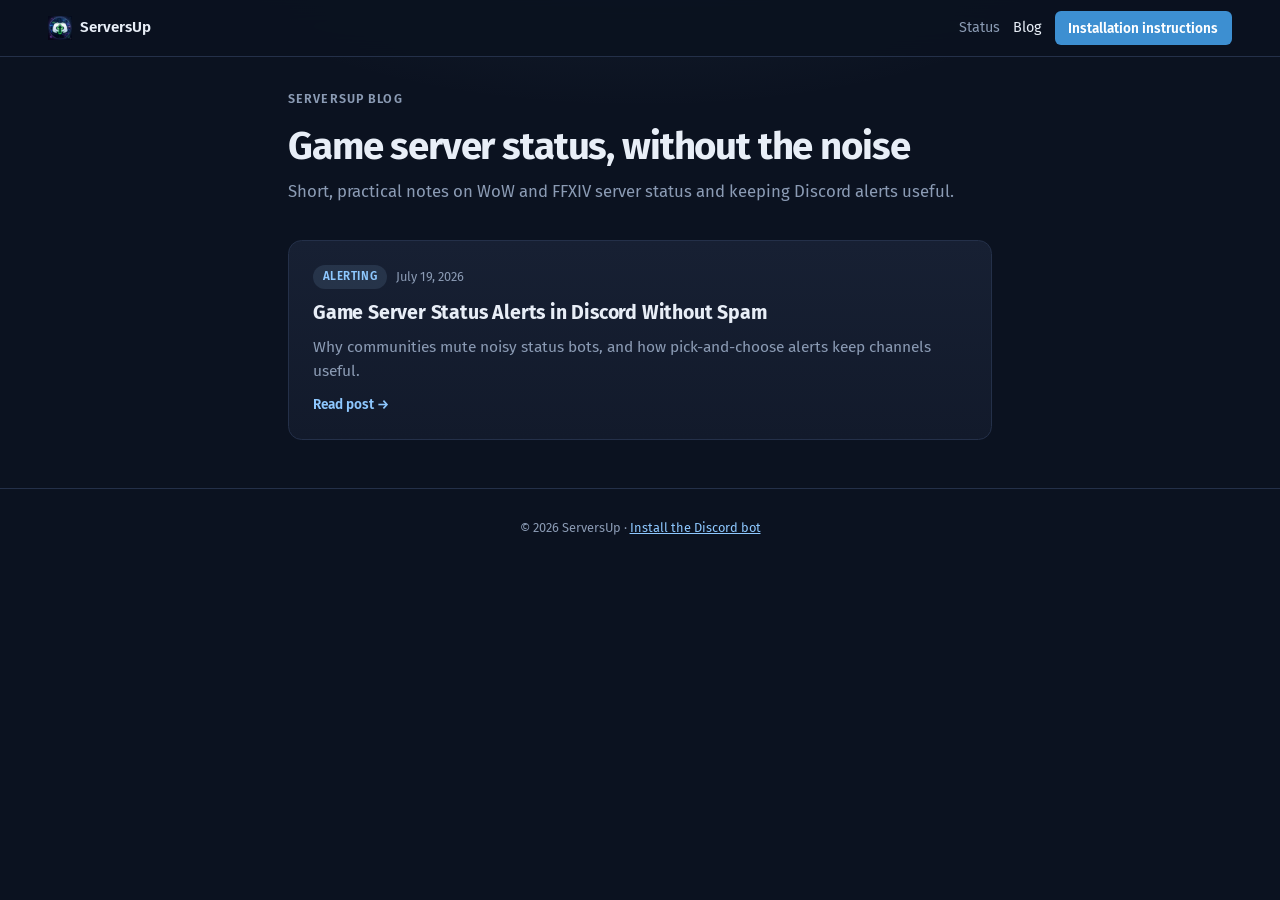
==== blog/index.html @ 7e2fb27a "Polish Blog Layout And First-Post SEO Copy. Center the blog list, redesign reading layout, and rewri" ====
<!doctype html>
<html lang="en" class="page-blog">
  <head>
    <meta charset="utf-8" />
    <meta name="viewport" content="width=device-width, initial-scale=1" />
    <script async src="https://www.googletagmanager.com/gtag/js?id=G-ZQGB78C9LT"></script>
    <script>
      window.dataLayer = window.dataLayer || [];
      function gtag(){dataLayer.push(arguments);}
      gtag("js", new Date());
      gtag("config", "G-ZQGB78C9LT");
    </script>
    <meta
      name="description"
      content="ServersUp blog: game server status tips, Discord alert hygiene, and notes for WoW and FFXIV communities."
    />
    <link rel="canonical" href="https://serversup.armasn.dev/blog/" />
    <title>Blog | ServersUp</title>
    <meta property="og:type" content="website" />
    <meta property="og:title" content="Blog | ServersUp" />
    <meta
      property="og:description"
      content="ServersUp blog: game server status tips, Discord alert hygiene, and notes for WoW and FFXIV communities."
    />
    <meta property="og:url" content="https://serversup.armasn.dev/blog/" />
    <meta property="og:image" content="https://serversup.armasn.dev/assets/serversup-logo.png" />
    <meta name="twitter:card" content="summary" />
    <meta name="twitter:title" content="Blog | ServersUp" />
    <meta
      name="twitter:description"
      content="ServersUp blog: game server status tips, Discord alert hygiene, and notes for WoW and FFXIV communities."
    />
    <meta name="twitter:image" content="https://serversup.armasn.dev/assets/serversup-logo.png" />
    <link rel="icon" href="/assets/serversup-logo.png" type="image/png" />
    <link rel="stylesheet" href="/styles.css" />
  </head>
  <body>
    <a class="skip-link" href="#blog">Skip to posts</a>

    <header class="site-header">
      <nav class="nav" aria-label="Primary">
        <a class="brand" href="/">
          <img src="/assets/serversup-logo.png" alt="" width="24" height="24" decoding="async" />
          <span>ServersUp</span>
        </a>
        <div class="nav-links">
          <a class="nav-link" href="/">Status</a>
          <a class="nav-link is-current" href="/blog/" aria-current="page">Blog</a>
          <a class="btn-cta btn-cta--sm" href="/install/">Installation instructions</a>
        </div>
      </nav>
    </header>

    <main class="doc" id="blog">
      <header class="blog-index-header">
        <p class="eyebrow">ServersUp blog</p>
        <h1>Game server status, without the noise</h1>
        <p class="lead">
          Short, practical notes on WoW and FFXIV server status and keeping Discord alerts useful.
        </p>
      </header>

      <ul class="blog-list">
        <li>
          <a class="blog-list__link" href="/blog/game-server-status-alerts-discord-without-spam/">
            <span class="blog-list__meta">
              <span class="blog-tag">Alerting</span>
              <time datetime="2026-07-19">July 19, 2026</time>
            </span>
            <span class="blog-list__title">Game Server Status Alerts in Discord Without Spam</span>
            <span class="blog-list__excerpt">
              Why communities mute noisy status bots, and how pick-and-choose alerts keep channels useful.
            </span>
            <span class="blog-list__more">Read post →</span>
          </a>
        </li>
      </ul>
    </main>

    <footer class="site-footer">
      <p>© <span id="year"></span> ServersUp · <a href="/install/">Install the Discord bot</a></p>
    </footer>
    <script>document.getElementById("year").textContent = new Date().getFullYear();</script>
  </body>
</html>
---- styles.css ----
@import url("https://fonts.googleapis.com/css2?family=Fira+Code:wght@400;500;600&family=Fira+Sans:wght@400;500;600;700&display=swap");

:root {
  --bg: #0b1220;
  --bg-elevated: #121a2b;
  --bg-soft: #172033;
  --text: #e8eef7;
  --muted: #8b9bb4;
  --border: #243049;
  --border-strong: #334564;
  --link: #8ec8ff;
  --link-hover: #c2e0ff;
  --accent: #7aa2c4;
  --accent-dim: rgba(122, 162, 196, 0.16);
  --up: #3dd68c;
  --up-dim: rgba(61, 214, 140, 0.12);
  --down: #ff6b6b;
  --down-dim: rgba(255, 107, 107, 0.14);
  --unknown: #e6b84d;
  --unknown-dim: rgba(230, 184, 77, 0.14);
  --discord: #5865f2;
  --discord-hover: #4752c4;
  --cta: #3d8fd1;
  --cta-hover: #2f7bb8;
  --max: 58rem;
  --max-status: 72rem;
  --reading: 44rem;
  --text-reading: #cbd6e8;
  --demo-bleed: 1.5rem;
  --radius: 0.5rem;
  --font-sans: "Fira Sans", ui-sans-serif, system-ui, sans-serif;
  --font-mono: "Fira Code", ui-monospace, SFMono-Regular, Menlo, monospace;
  --ease: 160ms ease;
  --scrollbar-size: 8px;
  --scrollbar-track: transparent;
  --scrollbar-thumb: #334564;
  --scrollbar-thumb-hover: #4a6288;
}

*,
*::before,
*::after {
  box-sizing: border-box;
}

html {
  scroll-behavior: smooth;
  scrollbar-width: thin;
  scrollbar-color: var(--scrollbar-thumb) var(--scrollbar-track);
}

html::-webkit-scrollbar,
body::-webkit-scrollbar,
*::-webkit-scrollbar {
  width: var(--scrollbar-size);
  height: var(--scrollbar-size);
}

html::-webkit-scrollbar-track,
body::-webkit-scrollbar-track,
*::-webkit-scrollbar-track {
  background: var(--scrollbar-track);
}

html::-webkit-scrollbar-thumb,
body::-webkit-scrollbar-thumb,
*::-webkit-scrollbar-thumb {
  background: var(--scrollbar-thumb);
  border-radius: 999px;
  border: 2px solid transparent;
  background-clip: padding-box;
}

html::-webkit-scrollbar-thumb:hover,
body::-webkit-scrollbar-thumb:hover,
*::-webkit-scrollbar-thumb:hover {
  background: var(--scrollbar-thumb-hover);
  background-clip: padding-box;
}

body {
  margin: 0;
  min-height: 100vh;
  font: 1rem/1.55 var(--font-sans);
  color: var(--text);
  background:
    radial-gradient(ellipse 70% 40% at 50% -10%, rgba(122, 162, 196, 0.1), transparent 55%),
    var(--bg);
}

img {
  max-width: 100%;
  height: auto;
}

a {
  color: var(--link);
  transition: color var(--ease);
}

a:hover {
  color: var(--link-hover);
}

code {
  font-family: var(--font-mono);
  font-size: 0.88em;
  padding: 0.1em 0.35em;
  border-radius: 0.25rem;
  background: var(--bg-elevated);
  border: 1px solid var(--border);
}

.sr-only {
  position: absolute;
  width: 1px;
  height: 1px;
  padding: 0;
  margin: -1px;
  overflow: hidden;
  clip: rect(0, 0, 0, 0);
  white-space: nowrap;
  border: 0;
}

.skip-link {
  position: absolute;
  left: -9999px;
}

.skip-link:focus {
  left: 1rem;
  top: 1rem;
  padding: 0.5rem 0.75rem;
  background: var(--bg-elevated);
  border: 1px solid var(--border-strong);
  border-radius: var(--radius);
  z-index: 30;
  color: var(--text);
}

/* -- Header -- */

.site-header {
  position: sticky;
  top: 0;
  z-index: 20;
  border-bottom: 1px solid var(--border);
  padding: 0.7rem 1.25rem;
  background: rgba(11, 18, 32, 0.9);
  backdrop-filter: blur(12px);
}

.nav {
  display: flex;
  flex-wrap: wrap;
  align-items: center;
  justify-content: space-between;
  gap: 0.75rem;
  max-width: calc(var(--max-status) + 2rem);
  margin-inline: auto;
}

.brand {
  display: flex;
  align-items: center;
  gap: 0.5rem;
  font-weight: 600;
  font-size: 0.95rem;
  color: var(--text);
  text-decoration: none;
  cursor: pointer;
}

.brand:hover {
  color: var(--text);
  text-decoration: none;
}

.nav-toggle {
  display: none;
  padding: 0.5rem 0.85rem;
  border: 1px solid var(--border);
  background: var(--bg-elevated);
  color: var(--text);
  font-family: var(--font-sans);
  font-size: 0.9rem;
  border-radius: var(--radius);
  cursor: pointer;
}

.nav-links {
  display: flex;
  flex-wrap: wrap;
  align-items: center;
  gap: 0.85rem;
  font-size: 0.9rem;
}

.nav-link {
  color: var(--muted);
  text-decoration: none;
  cursor: pointer;
}

.nav-link:hover {
  color: var(--text);
  text-decoration: none;
}

.nav-link.is-current {
  color: var(--text);
}

.btn-discord {
  display: inline-flex;
  align-items: center;
  justify-content: center;
  padding: 0.55rem 1.1rem;
  border: none;
  border-radius: 6px;
  background: var(--discord);
  color: #fff;
  font-family: var(--font-sans);
  font-size: 0.9rem;
  font-weight: 600;
  text-decoration: none;
  cursor: pointer;
  transition: background var(--ease);
}

.btn-discord:hover {
  background: var(--discord-hover);
  color: #fff;
  text-decoration: none;
}

.btn-discord--sm {
  padding: 0.4rem 0.8rem;
  font-size: 0.85rem;
}

.btn-cta {
  display: inline-flex;
  align-items: center;
  justify-content: center;
  padding: 0.55rem 1.1rem;
  border: none;
  border-radius: 6px;
  background: var(--cta);
  color: #fff;
  font-family: var(--font-sans);
  font-size: 0.9rem;
  font-weight: 600;
  text-decoration: none;
  cursor: pointer;
  white-space: nowrap;
  transition: background var(--ease);
}

.btn-cta:hover {
  background: var(--cta-hover);
  color: #fff;
  text-decoration: none;
}

.btn-cta--sm {
  padding: 0.4rem 0.85rem;
  font-size: 0.85rem;
}

.btn-cta--lg {
  padding: 0.9rem 1.75rem;
  font-size: 1.05rem;
  min-height: 52px;
}

/* -- Status page -- */

.status-page {
  max-width: var(--max-status);
  margin-inline: auto;
  padding: 1.5rem 1.25rem 3rem;
}

.status-hero {
  text-align: center;
  max-width: 40rem;
  margin: 0.25rem auto 1.5rem;
}

.status-hero__logo {
  display: block;
  width: 88px;
  height: 88px;
  margin: 0 auto 0.85rem;
  border-radius: 1rem;
}

.status-hero__brand {
  margin: 0;
  font-size: 0.8rem;
  font-weight: 600;
  letter-spacing: 0.14em;
  text-transform: uppercase;
  color: var(--muted);
}

.status-hero__title {
  margin: 0.4rem 0 0;
  font-size: clamp(1.65rem, 3.5vw, 2.15rem);
  font-weight: 700;
  letter-spacing: -0.03em;
  line-height: 1.15;
}

.status-hero__lede {
  margin: 0.75rem 0 0;
  color: var(--muted);
  font-size: 1.02rem;
  line-height: 1.55;
}

.status-hero__points {
  list-style: none;
  margin: 1rem auto 0;
  padding: 0;
  display: flex;
  flex-direction: column;
  gap: 0.4rem;
  width: fit-content;
  max-width: 100%;
  text-align: left;
  color: var(--muted);
  font-size: 0.9rem;
}

.status-hero__points li {
  position: relative;
  padding-left: 1.1rem;
}

.status-hero__points li::before {
  content: "";
  position: absolute;
  left: 0;
  top: 0.55em;
  width: 0.4rem;
  height: 0.4rem;
  border-radius: 50%;
  background: var(--accent);
}

.status-hero__points strong {
  color: var(--text);
  font-weight: 600;
}

.status-legend {
  display: flex;
  flex-wrap: wrap;
  justify-content: center;
  gap: 0.75rem 1.25rem;
  margin: 0 0 1rem;
  font-family: var(--font-mono);
  font-size: 0.75rem;
  color: var(--muted);
}

.status-legend__item {
  display: inline-flex;
  align-items: center;
  gap: 0.4rem;
}

.status-prompt {
  margin: 0 0 0.75rem;
  text-align: center;
  color: var(--muted);
  font-size: 0.95rem;
}

.status-cta {
  margin-top: 2rem;
  padding: 1.5rem 1.25rem;
  text-align: center;
  border: 1px solid var(--border);
  border-radius: 0.75rem;
  background: linear-gradient(180deg, var(--bg-soft) 0%, var(--bg-elevated) 100%);
}

.btn-discord--lg {
  padding: 0.9rem 1.75rem;
  font-size: 1.05rem;
  min-height: 52px;
}

.status-cta__hint {
  margin: 0.75rem 0 0;
  color: var(--muted);
  font-size: 0.9rem;
}

.status-head {
  display: flex;
  flex-wrap: wrap;
  align-items: flex-end;
  justify-content: space-between;
  gap: 1rem;
  margin-bottom: 1.25rem;
}

.status-head h1 {
  margin: 0;
  font-size: clamp(1.5rem, 3vw, 2rem);
  font-weight: 700;
  letter-spacing: -0.03em;
}

.status-head__sub {
  margin: 0.35rem 0 0;
  color: var(--muted);
  font-size: 0.95rem;
}

.status-pick {
  display: flex;
  flex-wrap: wrap;
  gap: 0.75rem;
  margin-bottom: 1rem;
}

.status-pick__btn {
  display: inline-flex;
  align-items: center;
  justify-content: center;
  min-height: 64px;
  min-width: 9rem;
  padding: 0.75rem 1.1rem;
  border: 1px solid var(--border);
  border-radius: 0.65rem;
  background: var(--bg-elevated);
  cursor: pointer;
  transition: border-color var(--ease), background var(--ease), box-shadow var(--ease);
}

.status-pick__btn:hover {
  border-color: var(--border-strong);
  background: var(--bg-soft);
}

.status-pick__btn.is-active {
  border-color: var(--accent);
  background: var(--accent-dim);
  box-shadow: inset 0 0 0 1px var(--accent);
}

.status-pick__btn:focus-visible {
  outline: 2px solid var(--accent);
  outline-offset: 2px;
}

.status-pick__logo {
  display: block;
  height: 36px;
  width: auto;
  max-width: 130px;
  object-fit: contain;
}

.status-pick__logo--wide {
  max-width: 150px;
}

.status-pick--regions {
  gap: 0.45rem;
}

.status-pick__region {
  min-height: 44px;
  padding: 0.45rem 0.9rem;
  border: 1px solid var(--border);
  border-radius: var(--radius);
  background: var(--bg-elevated);
  color: var(--muted);
  font-family: var(--font-sans);
  font-size: 0.9rem;
  font-weight: 600;
  letter-spacing: 0.04em;
  cursor: pointer;
  transition: background var(--ease), color var(--ease), border-color var(--ease);
}

.status-pick__region:hover {
  color: var(--text);
  border-color: var(--border-strong);
}

.status-pick__region.is-active {
  color: var(--text);
  border-color: var(--accent);
  background: var(--accent-dim);
}

.status-pick__region:focus-visible {
  outline: 2px solid var(--accent);
  outline-offset: 2px;
}

.status-pick--regions[hidden] {
  display: none;
}

.status-panel {
  margin-top: 0.25rem;
}

.status-toolbar {
  display: flex;
  flex-wrap: wrap;
  align-items: center;
  gap: 0.65rem;
  margin-bottom: 0.75rem;
}

.status-search {
  flex: 1 1 14rem;
  min-height: 44px;
  padding: 0.55rem 0.85rem;
  border: 1px solid var(--border);
  border-radius: var(--radius);
  background: var(--bg-elevated);
  color: var(--text);
  font-family: var(--font-sans);
  font-size: 0.95rem;
}

.status-search:disabled {
  opacity: 0.55;
  cursor: not-allowed;
}

.status-search::placeholder {
  color: var(--muted);
}

.status-search:focus {
  outline: 2px solid var(--accent);
  outline-offset: 1px;
  border-color: transparent;
}

.server-panel {
  border: 1px solid var(--border);
  border-radius: 0.75rem;
  background: var(--bg-elevated);
}

.status-summary {
  display: flex;
  flex-wrap: wrap;
  align-items: center;
  justify-content: space-between;
  gap: 0.75rem 1.25rem;
  padding: 0.75rem 0.95rem;
  border-bottom: 1px solid var(--border);
  border-radius: 0.75rem 0.75rem 0 0;
  background: var(--bg-soft);
}

.status-meta {
  font-family: var(--font-mono);
  font-size: 0.72rem;
  color: var(--muted);
  line-height: 1.45;
  display: flex;
  flex-wrap: wrap;
  gap: 0.35rem 1.25rem;
}

.status-meta__line {
  margin: 0;
  position: relative;
  display: inline-flex;
  flex-wrap: wrap;
  align-items: baseline;
  gap: 0.25rem 0.35rem;
}

.status-meta__label {
  color: var(--text);
  font-weight: 500;
  margin-right: 0;
  font-family: inherit;
  font-size: inherit;
  line-height: inherit;
  padding: 0;
  border: none;
  background: none;
  display: inline-flex;
  align-items: center;
  gap: 0.3rem;
}

.status-meta__label--hint {
  cursor: help;
  border-bottom: 1px dashed var(--accent);
  color: var(--link);
}

.status-meta__label--hint:hover,
.status-meta__label--hint:focus-visible {
  color: var(--link-hover);
  border-bottom-style: solid;
  outline: none;
}

.status-meta__info {
  display: inline-flex;
  align-items: center;
  justify-content: center;
  width: 0.95rem;
  height: 0.95rem;
  border-radius: 999px;
  border: 1px solid currentColor;
  font-family: var(--font-sans);
  font-size: 0.65rem;
  font-weight: 700;
  line-height: 1;
  flex-shrink: 0;
  opacity: 0.9;
}

.status-tip {
  position: absolute;
  left: 0;
  top: calc(100% + 0.45rem);
  bottom: auto;
  right: auto;
  z-index: 5;
  width: min(18rem, 70vw);
  padding: 0.55rem 0.7rem;
  border: 1px solid var(--border-strong);
  border-radius: var(--radius);
  background: var(--bg);
  color: var(--text);
  font-family: var(--font-sans);
  font-size: 0.8rem;
  font-weight: 400;
  line-height: 1.4;
  text-align: left;
  box-shadow: 0 8px 24px rgba(0, 0, 0, 0.35);
  opacity: 0;
  visibility: hidden;
  pointer-events: none;
  transform: translateY(-0.2rem);
  transition: opacity 120ms ease, transform 120ms ease, visibility 120ms ease;
}

.status-meta__line:hover .status-tip,
.status-meta__line:focus-within .status-tip {
  opacity: 1;
  visibility: visible;
  transform: translateY(0);
}

.server-grid {
  display: grid;
  grid-template-columns: repeat(auto-fill, minmax(10.5rem, 1fr));
  gap: 0.35rem;
  min-height: 14rem;
  padding: 0.85rem;
  align-content: start;
}

.server-placeholder {
  grid-column: 1 / -1;
  display: flex;
  align-items: center;
  justify-content: center;
  min-height: 12rem;
  padding: 1.5rem 1rem;
  text-align: center;
  color: var(--muted);
  font-size: 0.95rem;
  border: 1px dashed var(--border);
  border-radius: var(--radius);
  background: rgba(11, 18, 32, 0.35);
}

.status-totals {
  display: flex;
  flex-wrap: wrap;
  gap: 0.45rem;
}

.status-inline-msg {
  margin: 0.75rem 0 0;
  font-size: 0.9rem;
  color: var(--muted);
}

.status-inline-msg--error {
  color: var(--down);
}

.status-inline-msg[hidden] {
  display: none;
}

.stat {
  display: inline-flex;
  align-items: center;
  gap: 0.35rem;
  min-height: 36px;
  padding: 0.25rem 0.65rem;
  border-radius: 999px;
  border: 1px solid var(--border);
  font-family: var(--font-mono);
  font-size: 0.75rem;
  color: var(--muted);
  background: var(--bg);
}

.stat--up {
  color: var(--up);
  border-color: rgba(61, 214, 140, 0.35);
  background: var(--up-dim);
}

.stat--down {
  color: var(--down);
  border-color: rgba(255, 107, 107, 0.35);
  background: var(--down-dim);
}

.stat--unknown {
  color: var(--unknown);
  border-color: rgba(230, 184, 77, 0.35);
  background: var(--unknown-dim);
}

.server-row {
  display: flex;
  align-items: center;
  gap: 0.5rem;
  min-height: 2rem;
  padding: 0.35rem 0.5rem;
  border-radius: 0.35rem;
  background: rgba(11, 18, 32, 0.45);
  border: 1px solid transparent;
}

.server-row:hover {
  border-color: var(--border);
  background: var(--bg);
}

.server-row--down {
  border-color: rgba(255, 107, 107, 0.25);
  background: var(--down-dim);
}

.server-row--skeleton {
  pointer-events: none;
  opacity: 0.55;
}

.server-dot {
  flex-shrink: 0;
  width: 0.5rem;
  height: 0.5rem;
  border-radius: 50%;
  background: var(--unknown);
}

.server-dot--up {
  background: var(--up);
  box-shadow: 0 0 0 3px var(--up-dim);
}

.server-dot--down {
  background: var(--down);
  box-shadow: 0 0 0 3px var(--down-dim);
}

.server-dot--unknown {
  background: var(--unknown);
}

.server-dot--skeleton,
.server-name--skeleton,
.server-flag--skeleton {
  background: var(--border);
  border-radius: 0.25rem;
  box-shadow: none;
}

.server-dot--skeleton {
  border-radius: 50%;
}

.server-name {
  min-width: 0;
  overflow: hidden;
  text-overflow: ellipsis;
  white-space: nowrap;
  font-family: var(--font-mono);
  font-size: 0.75rem;
  color: var(--text);
}

.server-name--skeleton {
  flex: 1;
  height: 0.7rem;
  animation: skeleton-pulse 1.2s ease-in-out infinite;
}

.server-flag {
  margin-left: auto;
  flex-shrink: 0;
  font-family: var(--font-mono);
  font-size: 0.62rem;
  font-weight: 600;
  letter-spacing: 0.04em;
  color: var(--muted);
}

.server-flag--skeleton {
  width: 1.75rem;
  height: 0.65rem;
  animation: skeleton-pulse 1.2s ease-in-out infinite;
}

.server-row--down .server-flag {
  color: var(--down);
}

@keyframes skeleton-pulse {
  0%,
  100% {
    opacity: 0.45;
  }
  50% {
    opacity: 0.9;
  }
}

@media (prefers-reduced-motion: reduce) {
  .server-name--skeleton,
  .server-flag--skeleton {
    animation: none;
  }
}

.site-footer {
  border-top: 1px solid var(--border);
  padding: 1rem 1.25rem;
  font-size: 0.8rem;
  color: var(--muted);
  text-align: center;
}

/* -- Install / docs page -- */

.doc {
  max-width: var(--max-status);
  margin-inline: auto;
  padding: 2rem 1.25rem 3rem;
}

.doc h2 {
  margin: 2.5rem 0 0.85rem;
  font-size: 1.35rem;
  font-weight: 600;
  letter-spacing: -0.01em;
  padding-bottom: 0.35rem;
  border-bottom: 1px solid var(--border);
}

.doc p {
  margin: 0 0 1rem;
  color: var(--muted);
}

.doc .lead {
  font-size: 1.05rem;
  color: var(--text);
}

.doc .muted {
  color: var(--muted);
}

.doc ol,
.doc ul {
  margin: 0 0 1rem;
  padding-left: 1.5rem;
  color: var(--muted);
}

.doc li {
  margin: 0.35rem 0;
}

/* -- Blog index -- */

.eyebrow {
  margin: 0 0 0.75rem;
  font-size: 0.78rem;
  font-weight: 600;
  letter-spacing: 0.09em;
  text-transform: uppercase;
  color: var(--link);
}

.blog-index-header {
  max-width: var(--reading);
  margin: 0 auto 2.25rem;
}

.blog-index-header h1 {
  margin: 0 0 0.65rem;
  font-size: clamp(1.9rem, 4vw, 2.4rem);
  font-weight: 700;
  letter-spacing: -0.03em;
  line-height: 1.12;
  color: var(--text);
}

.blog-index-header .lead {
  margin: 0;
  font-size: 1.05rem;
  color: var(--muted);
}

.doc .blog-list {
  list-style: none;
  margin: 0 auto;
  padding: 0;
  max-width: var(--reading);
  display: grid;
  gap: 1rem;
  color: inherit;
}

.doc .blog-list > li {
  margin: 0;
}

.blog-list__link {
  display: grid;
  gap: 0.65rem;
  padding: 1.5rem;
  border: 1px solid var(--border);
  border-radius: 0.85rem;
  background: linear-gradient(180deg, var(--bg-soft) 0%, var(--bg-elevated) 100%);
  text-decoration: none;
  color: inherit;
  transition: border-color var(--ease), transform var(--ease), box-shadow var(--ease);
}

.blog-list__link:hover {
  text-decoration: none;
  border-color: var(--border-strong);
  transform: translateY(-2px);
  box-shadow: 0 14px 30px -20px rgba(0, 0, 0, 0.85);
}

.blog-list__link:focus-visible {
  outline: 2px solid var(--accent);
  outline-offset: 2px;
}

.blog-list__meta {
  display: flex;
  align-items: center;
  gap: 0.6rem;
  font-size: 0.8rem;
  color: var(--muted);
}

.blog-tag {
  display: inline-flex;
  align-items: center;
  padding: 0.2rem 0.6rem;
  border-radius: 999px;
  background: var(--accent-dim);
  color: var(--link);
  font-size: 0.72rem;
  font-weight: 600;
  letter-spacing: 0.05em;
  text-transform: uppercase;
}

.blog-list__title {
  font-size: 1.22rem;
  font-weight: 700;
  letter-spacing: -0.01em;
  line-height: 1.3;
  color: var(--text);
}

.blog-list__link:hover .blog-list__title {
  color: var(--link-hover);
}

.blog-list__excerpt {
  margin: 0;
  font-size: 0.97rem;
  line-height: 1.55;
  color: var(--muted);
}

.blog-list__more {
  font-size: 0.85rem;
  font-weight: 600;
  color: var(--link);
}

/* -- Article -- */

.article {
  max-width: var(--reading);
  margin-inline: auto;
}

.article__back {
  display: inline-block;
  margin-bottom: 1.75rem;
  font-size: 0.9rem;
  color: var(--muted);
  text-decoration: none;
}

.article__back:hover {
  color: var(--text);
}

.article__head {
  margin-bottom: 2.25rem;
}

.article__eyebrow {
  margin: 0 0 0.85rem;
  font-size: 0.78rem;
  font-weight: 600;
  letter-spacing: 0.09em;
  text-transform: uppercase;
  color: var(--link);
}

.article__head h1 {
  margin: 0 0 1rem;
  font-size: clamp(1.95rem, 4.4vw, 2.5rem);
  font-weight: 700;
  letter-spacing: -0.03em;
  line-height: 1.12;
  color: var(--text);
}

.article__meta {
  margin: 0;
  display: flex;
  flex-wrap: wrap;
  align-items: center;
  gap: 0.5rem;
  font-size: 0.88rem;
  color: var(--muted);
}

.article__meta .dot {
  opacity: 0.5;
}

.article__body {
  font-size: 1.06rem;
  line-height: 1.75;
  color: var(--text-reading);
}

.article__body p {
  margin: 0 0 1.35rem;
  color: var(--text-reading);
}

.article__lead {
  margin: 0 0 1.75rem;
  font-size: 1.2rem;
  line-height: 1.6;
  color: var(--text);
}

.article__body h2 {
  margin: 2.75rem 0 1rem;
  padding: 0;
  border: 0;
  font-size: 1.4rem;
  font-weight: 700;
  letter-spacing: -0.01em;
  line-height: 1.25;
  color: var(--text);
}

.article__body a {
  color: var(--link);
  text-decoration: underline;
  text-underline-offset: 2px;
  text-decoration-color: var(--border-strong);
}

.article__body a:hover {
  color: var(--link-hover);
  text-decoration-color: currentColor;
}

.article__aside {
  margin: 2rem 0 0;
  padding: 1rem 1.25rem;
  border-left: 3px solid var(--accent);
  border-radius: 0 0.5rem 0.5rem 0;
  background: var(--accent-dim);
  color: var(--text);
  font-size: 1rem;
}

/* -- Article FAQ (accordion) -- */

.article-figure {
  margin: 1.75rem 0;
}

.article-figure img {
  display: block;
  width: 100%;
  height: auto;
  border: 1px solid var(--border);
  border-radius: 0.6rem;
}

.article-figure figcaption {
  margin-top: 0.6rem;
  font-size: 0.85rem;
  color: var(--muted);
}

.article-faq {
  margin-top: 3rem;
}

.article-faq h2 {
  margin: 0 0 1rem;
  font-size: 1.4rem;
  font-weight: 700;
  letter-spacing: -0.01em;
  color: var(--text);
}

.faq-item {
  margin-bottom: 0.75rem;
  border: 1px solid var(--border);
  border-radius: 0.65rem;
  background: var(--bg-elevated);
  overflow: hidden;
}

.faq-item summary {
  display: flex;
  align-items: center;
  justify-content: space-between;
  gap: 1rem;
  padding: 1rem 1.15rem;
  font-size: 1rem;
  font-weight: 600;
  color: var(--text);
  cursor: pointer;
  list-style: none;
}

.faq-item summary::-webkit-details-marker {
  display: none;
}

.faq-item summary::after {
  content: "+";
  flex-shrink: 0;
  font-size: 1.25rem;
  line-height: 1;
  color: var(--muted);
  transition: transform var(--ease);
}

.faq-item[open] summary::after {
  content: "\2212";
}

.faq-item summary:focus-visible {
  outline: 2px solid var(--accent);
  outline-offset: -2px;
}

.faq-item > p {
  margin: 0;
  padding: 0 1.15rem 1.15rem;
  color: var(--muted);
  line-height: 1.6;
}

/* -- Article end CTA -- */

.article-cta {
  margin-top: 3rem;
  padding: 2rem 1.75rem;
  display: flex;
  flex-wrap: wrap;
  align-items: center;
  justify-content: space-between;
  gap: 1.5rem;
  border: 1px solid var(--border);
  border-radius: 0.9rem;
  background: linear-gradient(180deg, var(--bg-soft) 0%, var(--bg-elevated) 100%);
}

.article-cta__title {
  margin: 0 0 0.35rem;
  font-size: 1.12rem;
  font-weight: 700;
  color: var(--text);
}

.article-cta__hint {
  margin: 0;
  font-size: 0.92rem;
  color: var(--muted);
}

.article-cta .btn-cta {
  flex-shrink: 0;
}

@media (max-width: 559px) {
  .article-cta {
    flex-direction: column;
    align-items: stretch;
    text-align: left;
  }

  .article-cta .btn-cta {
    width: 100%;
  }
}

.hero {
  padding-bottom: 1.25rem;
  margin-bottom: 0.5rem;
}

.hero-main {
  display: flex;
  align-items: center;
  gap: 1rem;
}

.hero-logo {
  width: 64px;
  height: 64px;
  border-radius: 0.65rem;
}

.hero-copy h1 {
  margin: 0;
  font-size: 1.65rem;
  font-weight: 700;
  letter-spacing: -0.02em;
}

.hero-tagline {
  margin: 0.35rem 0 0;
  color: var(--muted);
}

.hero-games {
  display: flex;
  flex-wrap: wrap;
  align-items: center;
  gap: 0.75rem;
  margin-top: 0.75rem;
}

.hero-games__link {
  display: inline-flex;
  align-items: center;
  padding: 0.35rem 0.5rem;
  border: 1px solid var(--border);
  border-radius: var(--radius);
  background: var(--bg-elevated);
  transition: border-color var(--ease), background var(--ease);
}

.hero-games__link:hover {
  border-color: var(--border-strong);
  background: var(--bg-soft);
  text-decoration: none;
}

.hero-games__logo {
  display: block;
  height: 28px;
  width: auto;
  max-width: 100px;
  object-fit: contain;
}

.hero-games__logo--wide {
  max-width: 120px;
}

.alert-example {
  display: block;
  width: 100%;
  max-width: 36rem;
  height: auto;
  margin: 0.25rem 0 0;
  border: 1px solid var(--border);
  border-radius: var(--radius);
  background: #111;
}

.demo-gif {
  display: block;
  width: 100%;
  max-width: none;
  height: auto;
  margin: 0.25rem 0 0;
  border: 1px solid var(--border);
  border-radius: var(--radius);
}

@media (min-width: 640px) {
  .demo-gif {
    width: calc(100% + (2 * var(--demo-bleed)));
    margin-left: 50%;
    transform: translateX(-50%);
  }
}

.games-status {
  min-height: 1.25rem;
  font-size: 0.9rem;
  color: var(--muted);
}

.game-browser {
  margin: 1rem 0;
  border: 1px solid var(--border);
  border-radius: var(--radius);
  background: var(--bg-elevated);
  font-size: 0.9rem;
  overflow: hidden;
}

.game-tabs {
  display: flex;
  flex-wrap: wrap;
  border-bottom: 1px solid var(--border);
}

.game-tab {
  flex: 1 1 auto;
  min-height: 48px;
  display: inline-flex;
  align-items: center;
  justify-content: center;
  padding: 0.65rem;
  border: none;
  border-right: 1px solid var(--border);
  background: transparent;
  cursor: pointer;
  transition: background var(--ease);
}

.game-tab:last-child {
  border-right: none;
}

.game-tab:hover {
  background: var(--bg-soft);
}

.game-tab.is-active {
  background: var(--accent-dim);
  box-shadow: inset 0 -2px 0 var(--accent);
}

.game-tab:focus-visible {
  outline: 2px solid var(--accent);
  outline-offset: -2px;
}

.game-tab__logo {
  height: 28px;
  width: auto;
  max-width: 110px;
  object-fit: contain;
}

.game-tab__logo--wide {
  max-width: 130px;
}

.region-row {
  display: flex;
  flex-wrap: wrap;
  gap: 0.35rem;
  padding: 0.65rem;
  border-bottom: 1px solid var(--border);
}

.region-tab {
  min-height: 40px;
  padding: 0.4rem 0.65rem;
  border: 1px solid var(--border);
  border-radius: var(--radius);
  background: var(--bg);
  color: var(--muted);
  font-family: var(--font-sans);
  font-size: 0.85rem;
  cursor: pointer;
}

.region-tab:hover {
  color: var(--text);
}

.region-tab.is-active {
  color: var(--text);
  border-color: var(--accent);
  background: var(--accent-dim);
}

.search-row {
  display: flex;
  flex-wrap: wrap;
  align-items: center;
  gap: 0.65rem;
  padding: 0.65rem;
  border-bottom: 1px solid var(--border);
}

.search-field {
  flex: 1 1 12rem;
}

.search-field input {
  width: 100%;
  min-height: 44px;
  padding: 0.4rem 0.65rem;
  border: 1px solid var(--border);
  border-radius: var(--radius);
  background: var(--bg);
  color: var(--text);
  font-family: var(--font-sans);
  font-size: 0.95rem;
}

.search-field input:focus {
  outline: 2px solid var(--accent);
  outline-offset: 1px;
  border-color: transparent;
}

.realm-count {
  font-family: var(--font-mono);
  font-size: 0.8rem;
  color: var(--muted);
}

.realm-list {
  list-style: none;
  margin: 0;
  padding: 0;
  max-height: 16rem;
  overflow: auto;
}

.realm-item {
  padding: 0.35rem 0.65rem;
  border-bottom: 1px solid var(--border);
}

.realm-item:last-child {
  border-bottom: none;
}

.realm-item code {
  border: none;
  background: transparent;
  padding: 0;
  font-size: 0.85rem;
}

.realm-empty {
  padding: 1rem 0.65rem;
  text-align: center;
  color: var(--muted);
}

.roadmap {
  list-style: none;
  padding-left: 0;
}

.roadmap li {
  padding: 0.5rem 0.65rem;
  border-left: 2px solid var(--border);
  margin: 0.35rem 0;
}

.roadmap__shipped {
  display: flex;
  flex-wrap: wrap;
  align-items: center;
  gap: 0.5rem 0.75rem;
  border-left-color: var(--accent);
  background: var(--accent-dim);
  border-radius: 0 var(--radius) var(--radius) 0;
}

.roadmap__badge {
  font-family: var(--font-mono);
  font-size: 0.7rem;
  font-weight: 600;
  letter-spacing: 0.04em;
  text-transform: uppercase;
  color: var(--accent);
  padding: 0.15rem 0.45rem;
  border-radius: 0.25rem;
  background: rgba(122, 162, 196, 0.22);
}

.roadmap__shipped-text {
  color: var(--text);
}

.roadmap__date {
  margin-left: auto;
  font-family: var(--font-mono);
  font-size: 0.75rem;
  color: var(--muted);
}

.changelog-list {
  display: flex;
  flex-direction: column;
  gap: 0.5rem;
}

.changelog-entry {
  border: 1px solid var(--border);
  border-radius: var(--radius);
  background: var(--bg-elevated);
  overflow: hidden;
}

.changelog-entry summary {
  display: flex;
  align-items: center;
  justify-content: space-between;
  gap: 1rem;
  padding: 0.65rem 0.85rem;
  cursor: pointer;
  font-weight: 600;
  list-style: none;
}

.changelog-entry summary::-webkit-details-marker {
  display: none;
}

.changelog-entry summary:hover {
  background: var(--bg-soft);
}

.changelog-date {
  font-family: var(--font-mono);
  font-size: 0.8rem;
  font-weight: 400;
  color: var(--muted);
}

.changelog-body {
  padding: 0 0.85rem 0.85rem;
  border-top: 1px solid var(--border);
}

.changelog-body p {
  margin: 0.75rem 0 0;
}

.feedback,
.support {
  margin-top: 2.5rem;
  padding-top: 1.5rem;
  border-top: 1px solid var(--border);
}

.feedback + .support {
  margin-top: 2.25rem;
  padding-top: 0;
  border-top: none;
}

.support-kofi img {
  display: block;
  height: 2.25rem;
  width: auto;
}

.install-back {
  display: inline-flex;
  align-items: center;
  gap: 0.35rem;
  margin-bottom: 1.25rem;
  font-size: 0.9rem;
  color: var(--muted);
  text-decoration: none;
}

.install-back:hover {
  color: var(--text);
  text-decoration: none;
}

@media (prefers-reduced-motion: reduce) {
  html {
    scroll-behavior: auto;
  }
}
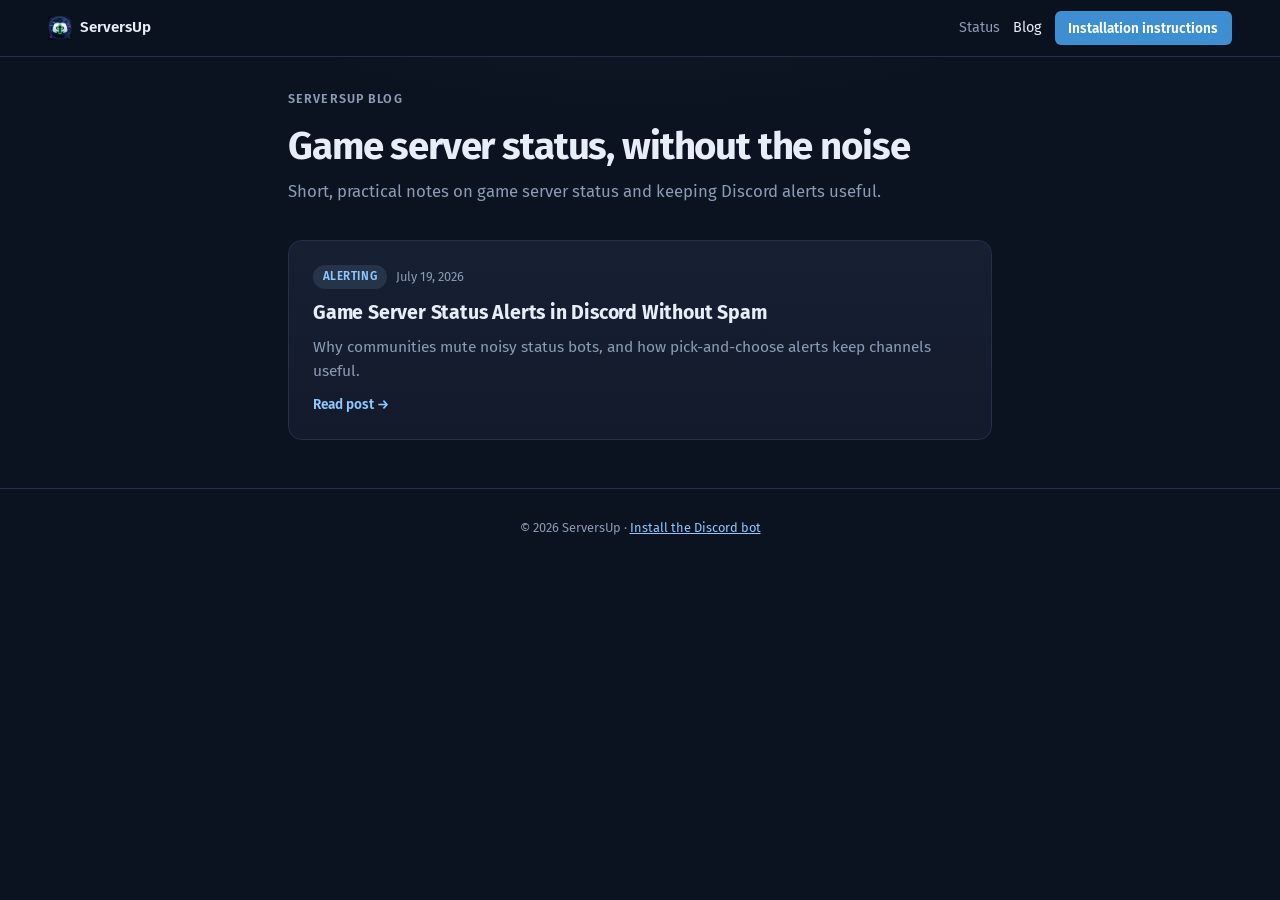
==== commit 29cb1c88: "Make Blog Index Lead Game-Agnostic. Drop WoW/FFXIV from the blog index blurb and meta so the hub mat" ====
--- a/blog/index.html
+++ b/blog/index.html
@@ -12,7 +12,7 @@
     </script>
     <meta
       name="description"
-      content="ServersUp blog: game server status tips, Discord alert hygiene, and notes for WoW and FFXIV communities."
+      content="ServersUp blog: game server status tips, Discord alert hygiene, and notes for gaming communities."
     />
     <link rel="canonical" href="https://serversup.armasn.dev/blog/" />
     <title>Blog | ServersUp</title>
@@ -20,7 +20,7 @@
     <meta property="og:title" content="Blog | ServersUp" />
     <meta
       property="og:description"
-      content="ServersUp blog: game server status tips, Discord alert hygiene, and notes for WoW and FFXIV communities."
+      content="ServersUp blog: game server status tips, Discord alert hygiene, and notes for gaming communities."
     />
     <meta property="og:url" content="https://serversup.armasn.dev/blog/" />
     <meta property="og:image" content="https://serversup.armasn.dev/assets/serversup-logo.png" />
@@ -28,7 +28,7 @@
     <meta name="twitter:title" content="Blog | ServersUp" />
     <meta
       name="twitter:description"
-      content="ServersUp blog: game server status tips, Discord alert hygiene, and notes for WoW and FFXIV communities."
+      content="ServersUp blog: game server status tips, Discord alert hygiene, and notes for gaming communities."
     />
     <meta name="twitter:image" content="https://serversup.armasn.dev/assets/serversup-logo.png" />
     <link rel="icon" href="/assets/serversup-logo.png" type="image/png" />
@@ -56,7 +56,7 @@
         <p class="eyebrow">ServersUp blog</p>
         <h1>Game server status, without the noise</h1>
         <p class="lead">
-          Short, practical notes on WoW and FFXIV server status and keeping Discord alerts useful.
+          Short, practical notes on game server status and keeping Discord alerts useful.
         </p>
       </header>
 
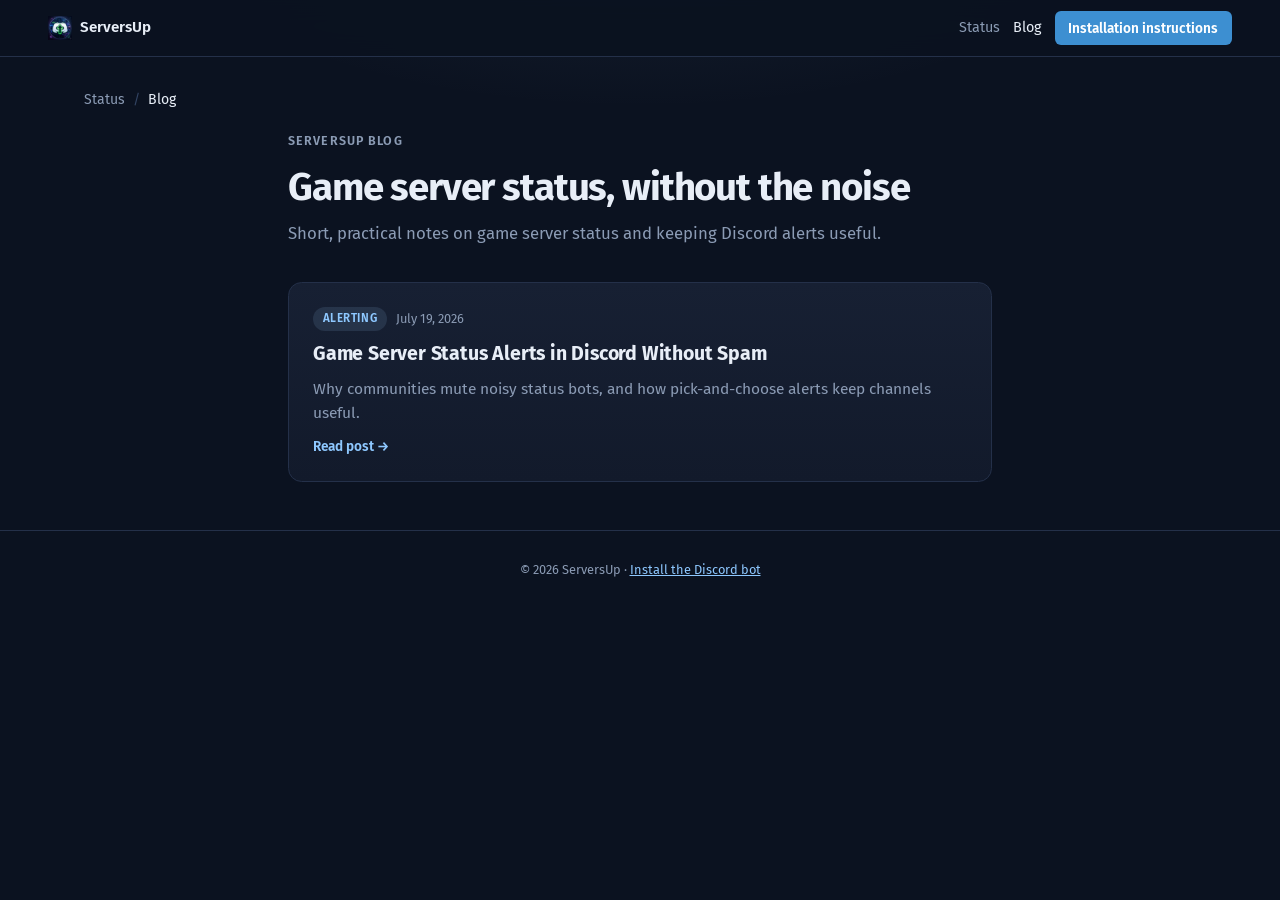
==== commit 67c98937: "Add Breadcrumbs, Organization sameAs, And Schema Hygiene. Ship BreadcrumbList with visible crumbs on" ====
--- a/blog/index.html
+++ b/blog/index.html
@@ -15,9 +15,9 @@
       content="ServersUp blog: game server status tips, Discord alert hygiene, and notes for gaming communities."
     />
     <link rel="canonical" href="https://serversup.armasn.dev/blog/" />
-    <title>Blog | ServersUp</title>
+    <title>Game Server Status Blog | ServersUp</title>
     <meta property="og:type" content="website" />
-    <meta property="og:title" content="Blog | ServersUp" />
+    <meta property="og:title" content="Game Server Status Blog | ServersUp" />
     <meta
       property="og:description"
       content="ServersUp blog: game server status tips, Discord alert hygiene, and notes for gaming communities."
@@ -25,7 +25,7 @@
     <meta property="og:url" content="https://serversup.armasn.dev/blog/" />
     <meta property="og:image" content="https://serversup.armasn.dev/assets/serversup-logo.png" />
     <meta name="twitter:card" content="summary" />
-    <meta name="twitter:title" content="Blog | ServersUp" />
+    <meta name="twitter:title" content="Game Server Status Blog | ServersUp" />
     <meta
       name="twitter:description"
       content="ServersUp blog: game server status tips, Discord alert hygiene, and notes for gaming communities."
@@ -33,6 +33,62 @@
     <meta name="twitter:image" content="https://serversup.armasn.dev/assets/serversup-logo.png" />
     <link rel="icon" href="/assets/serversup-logo.png" type="image/png" />
     <link rel="stylesheet" href="/styles.css" />
+    <script type="application/ld+json">
+    {
+      "@context": "https://schema.org",
+      "@graph": [
+        {
+          "@type": "Organization",
+          "@id": "https://serversup.armasn.dev/#organization",
+          "name": "ServersUp",
+          "url": "https://serversup.armasn.dev/",
+          "logo": {
+            "@type": "ImageObject",
+            "url": "https://serversup.armasn.dev/assets/serversup-logo.png"
+          },
+          "sameAs": [
+            "https://github.com/ServersUp",
+            "https://github.com/ServersUp/servers-up-website",
+            "https://ko-fi.com/R6R71Z1SRN"
+          ]
+        },
+        {
+          "@type": "Blog",
+          "name": "ServersUp Blog",
+          "url": "https://serversup.armasn.dev/blog/",
+          "description": "Short notes on game server status and Discord alerts that stay useful.",
+          "publisher": { "@id": "https://serversup.armasn.dev/#organization" },
+          "blogPost": [
+            {
+              "@type": "BlogPosting",
+              "headline": "Game Server Status Alerts in Discord Without Spam",
+              "url": "https://serversup.armasn.dev/blog/game-server-status-alerts-discord-without-spam/",
+              "datePublished": "2026-07-19",
+              "image": "https://serversup.armasn.dev/assets/discord-alert-example.png",
+              "author": { "@id": "https://serversup.armasn.dev/#organization" }
+            }
+          ]
+        },
+        {
+          "@type": "BreadcrumbList",
+          "itemListElement": [
+            {
+              "@type": "ListItem",
+              "position": 1,
+              "name": "Status",
+              "item": "https://serversup.armasn.dev/"
+            },
+            {
+              "@type": "ListItem",
+              "position": 2,
+              "name": "Blog",
+              "item": "https://serversup.armasn.dev/blog/"
+            }
+          ]
+        }
+      ]
+    }
+    </script>
   </head>
   <body>
     <a class="skip-link" href="#blog">Skip to posts</a>
@@ -52,7 +108,15 @@
     </header>
 
     <main class="doc" id="blog">
+      <nav class="breadcrumbs" aria-label="Breadcrumb">
+        <ol>
+          <li><a href="/">Status</a></li>
+          <li aria-current="page">Blog</li>
+        </ol>
+      </nav>
+
       <header class="blog-index-header">
+        <!-- When adding a post: also append to Blog JSON-LD blogPost[] above (headline, url, datePublished, image, author). -->
         <p class="eyebrow">ServersUp blog</p>
         <h1>Game server status, without the noise</h1>
         <p class="lead">
--- a/styles.css
+++ b/styles.css
@@ -321,6 +321,27 @@
   line-height: 1.55;
 }
 
+.status-seo-fallback {
+  margin: 1rem auto 0;
+  max-width: 36rem;
+  color: var(--muted);
+  font-size: 0.95rem;
+  line-height: 1.55;
+}
+
+.status-seo-fallback a {
+  color: var(--link);
+}
+
+noscript .status-seo-fallback {
+  margin-top: 1rem;
+  padding: 0.85rem 1rem;
+  border: 1px solid var(--border);
+  border-radius: 0.65rem;
+  background: var(--bg-soft);
+  color: var(--text);
+}
+
 .status-hero__points {
   list-style: none;
   margin: 1rem auto 0;
@@ -1269,9 +1290,10 @@
 
 .hero-copy h1 {
   margin: 0;
-  font-size: 1.65rem;
+  font-size: clamp(1.25rem, 2.8vw, 1.65rem);
   font-weight: 700;
   letter-spacing: -0.02em;
+  line-height: 1.2;
 }
 
 .hero-tagline {
@@ -1631,6 +1653,57 @@
   text-decoration: none;
 }
 
+.breadcrumbs {
+  margin: 0 0 1.25rem;
+  font-size: 0.88rem;
+  color: var(--muted);
+}
+
+.breadcrumbs ol {
+  list-style: none;
+  margin: 0;
+  padding: 0;
+  display: flex;
+  flex-wrap: wrap;
+  align-items: center;
+  gap: 0.35rem 0.5rem;
+}
+
+.breadcrumbs li {
+  display: inline-flex;
+  align-items: center;
+  gap: 0.5rem;
+  margin: 0;
+  max-width: 100%;
+}
+
+.breadcrumbs li:not(:last-child)::after {
+  content: "/";
+  color: var(--border-strong);
+}
+
+.breadcrumbs a {
+  color: var(--muted);
+  text-decoration: none;
+}
+
+.breadcrumbs a:hover {
+  color: var(--link);
+  text-decoration: none;
+}
+
+.breadcrumbs [aria-current="page"] {
+  color: var(--text);
+  overflow: hidden;
+  text-overflow: ellipsis;
+  white-space: nowrap;
+  max-width: min(100%, 28rem);
+}
+
+.article .breadcrumbs {
+  margin-bottom: 1rem;
+}
+
 @media (prefers-reduced-motion: reduce) {
   html {
     scroll-behavior: auto;
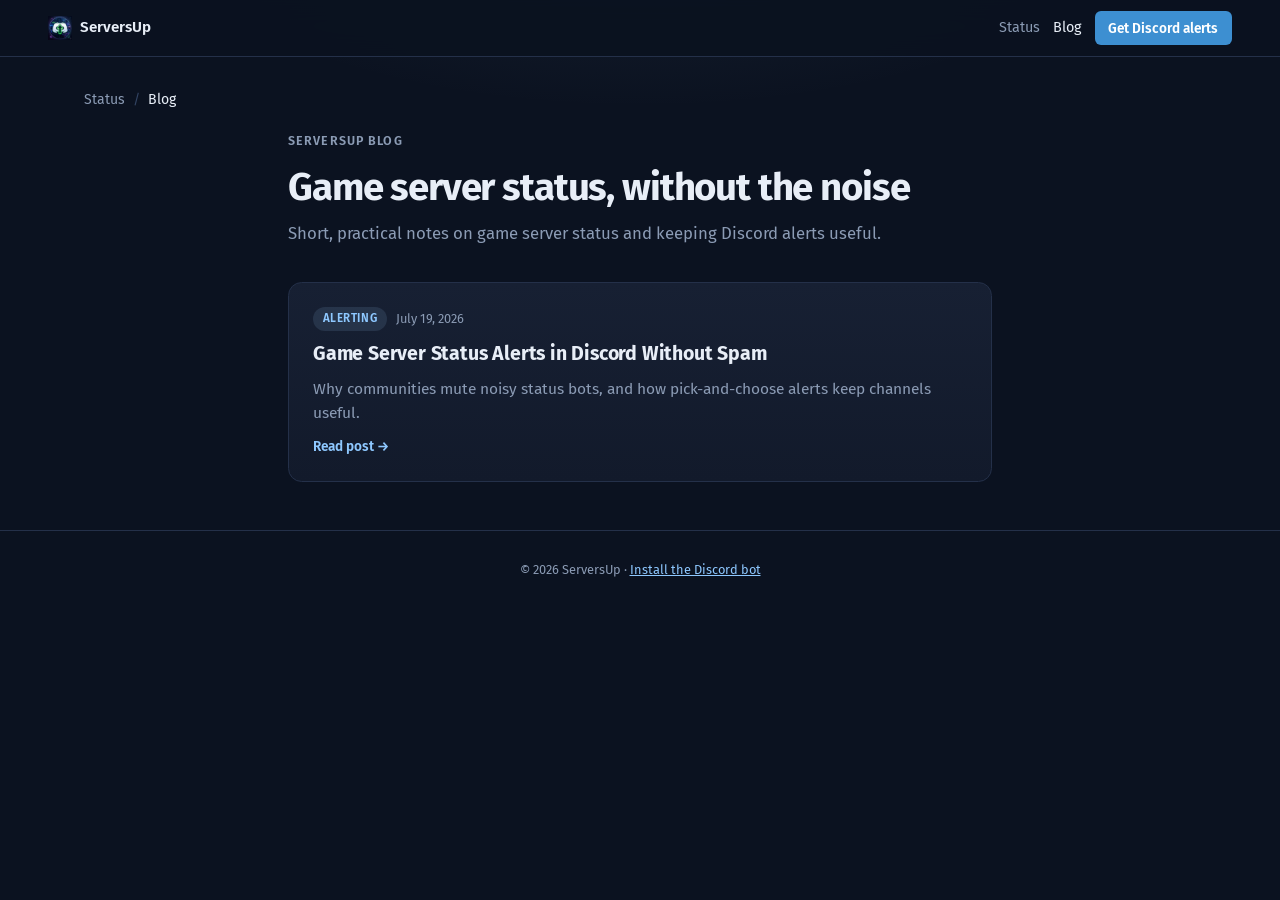
==== commit 2ce25d2f: "Tighten Install Funnel CTAs And Soft Proof. Rename nav and home CTAs to Get Discord alerts, repeat A" ====
--- a/blog/index.html
+++ b/blog/index.html
@@ -102,7 +102,7 @@
         <div class="nav-links">
           <a class="nav-link" href="/">Status</a>
           <a class="nav-link is-current" href="/blog/" aria-current="page">Blog</a>
-          <a class="btn-cta btn-cta--sm" href="/install/">Installation instructions</a>
+          <a class="btn-cta btn-cta--sm" href="/install/">Get Discord alerts</a>
         </div>
       </nav>
     </header>
--- a/styles.css
+++ b/styles.css
@@ -1301,6 +1301,13 @@
   color: var(--muted);
 }
 
+.hero-proof {
+  margin: 0.5rem 0 0;
+  font-size: 0.92rem;
+  font-weight: 600;
+  color: var(--text);
+}
+
 .hero-games {
   display: flex;
   flex-wrap: wrap;
@@ -1704,6 +1711,26 @@
   margin-bottom: 1rem;
 }
 
+.install-cta-after-faq {
+  display: flex;
+  flex-wrap: wrap;
+  align-items: center;
+  gap: 0.85rem 1.25rem;
+  margin: 0.25rem 0 2.5rem;
+  padding: 1.25rem 1.35rem;
+  border: 1px solid var(--border);
+  border-radius: 0.85rem;
+  background: linear-gradient(180deg, var(--bg-soft) 0%, var(--bg-elevated) 100%);
+}
+
+.install-cta-after-faq__hint {
+  margin: 0;
+  color: var(--muted);
+  font-size: 0.92rem;
+  line-height: 1.45;
+  max-width: 28rem;
+}
+
 @media (prefers-reduced-motion: reduce) {
   html {
     scroll-behavior: auto;
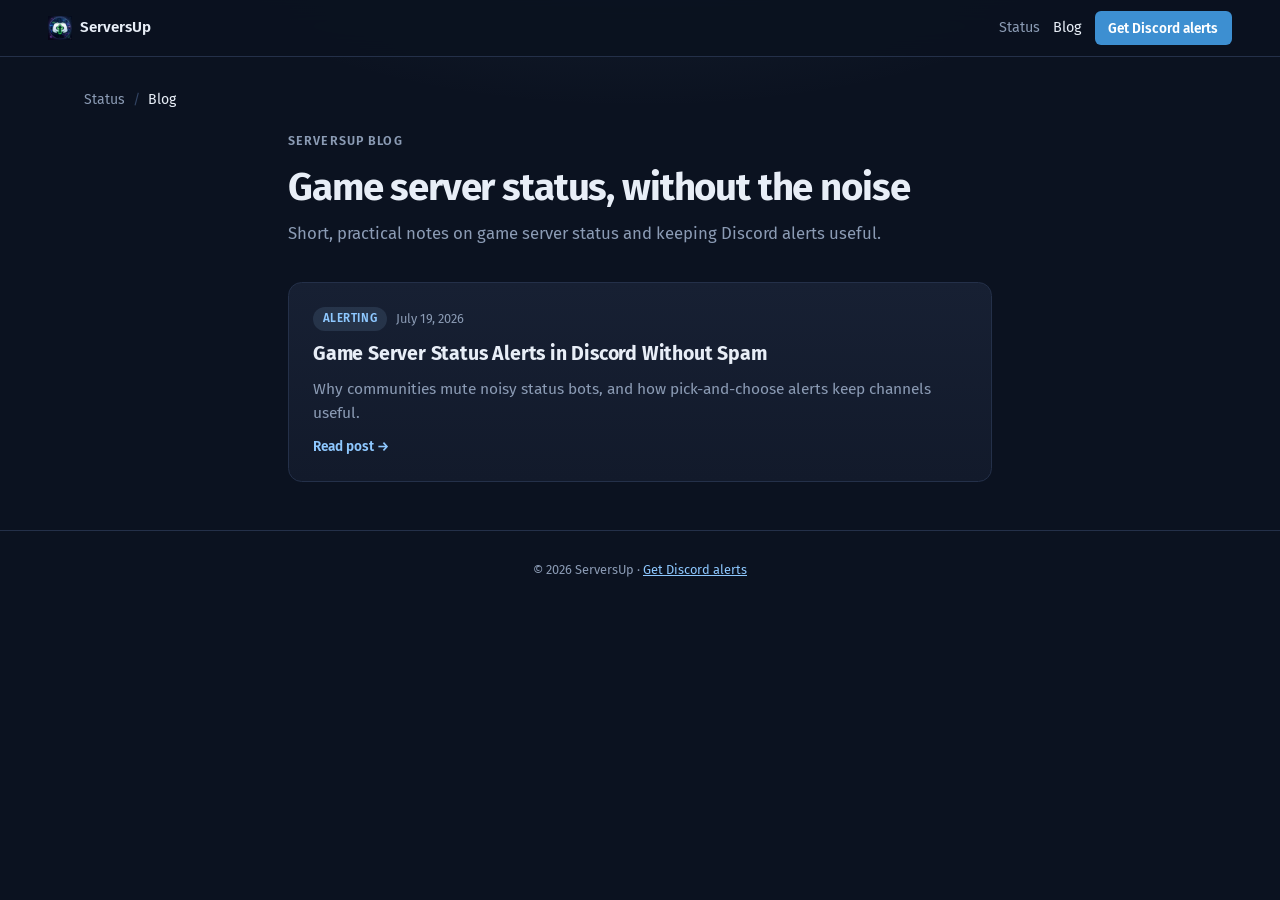
==== commit 58f68484: "Align CTA Copy, Add GA4 Events, And Soften Home Meta. Keep install/footer CTAs consistent, track Dis" ====
--- a/blog/index.html
+++ b/blog/index.html
@@ -10,6 +10,7 @@
       gtag("js", new Date());
       gtag("config", "G-ZQGB78C9LT");
     </script>
+    <script src="/analytics.js"></script>
     <meta
       name="description"
       content="ServersUp blog: game server status tips, Discord alert hygiene, and notes for gaming communities."
@@ -116,7 +117,12 @@
       </nav>
 
       <header class="blog-index-header">
-        <!-- When adding a post: also append to Blog JSON-LD blogPost[] above (headline, url, datePublished, image, author). -->
+        <!--
+          SHIP GATE - every new post under blog/<slug>/index.html MUST also appear in
+          Blog.blogPost[] in the JSON-LD <script> above (headline, url, datePublished, image, author).
+          Updating the HTML list alone is NOT enough. Fail the publish if blogPost[] is stale.
+          Verify: python3 .cursor/skills/seo-aeo/scripts/check_blog_blogpost_sync.py
+        -->
         <p class="eyebrow">ServersUp blog</p>
         <h1>Game server status, without the noise</h1>
         <p class="lead">
@@ -142,7 +148,7 @@
     </main>
 
     <footer class="site-footer">
-      <p>© <span id="year"></span> ServersUp · <a href="/install/">Install the Discord bot</a></p>
+      <p>© <span id="year"></span> ServersUp · <a href="/install/">Get Discord alerts</a></p>
     </footer>
     <script>document.getElementById("year").textContent = new Date().getFullYear();</script>
   </body>
--- a/styles.css
+++ b/styles.css
@@ -1723,12 +1723,13 @@
   background: linear-gradient(180deg, var(--bg-soft) 0%, var(--bg-elevated) 100%);
 }
 
-.install-cta-after-faq__hint {
+.doc .install-cta-after-faq__hint {
   margin: 0;
   color: var(--muted);
   font-size: 0.92rem;
-  line-height: 1.45;
+  line-height: 1.35;
   max-width: 28rem;
+  align-self: center;
 }
 
 @media (prefers-reduced-motion: reduce) {
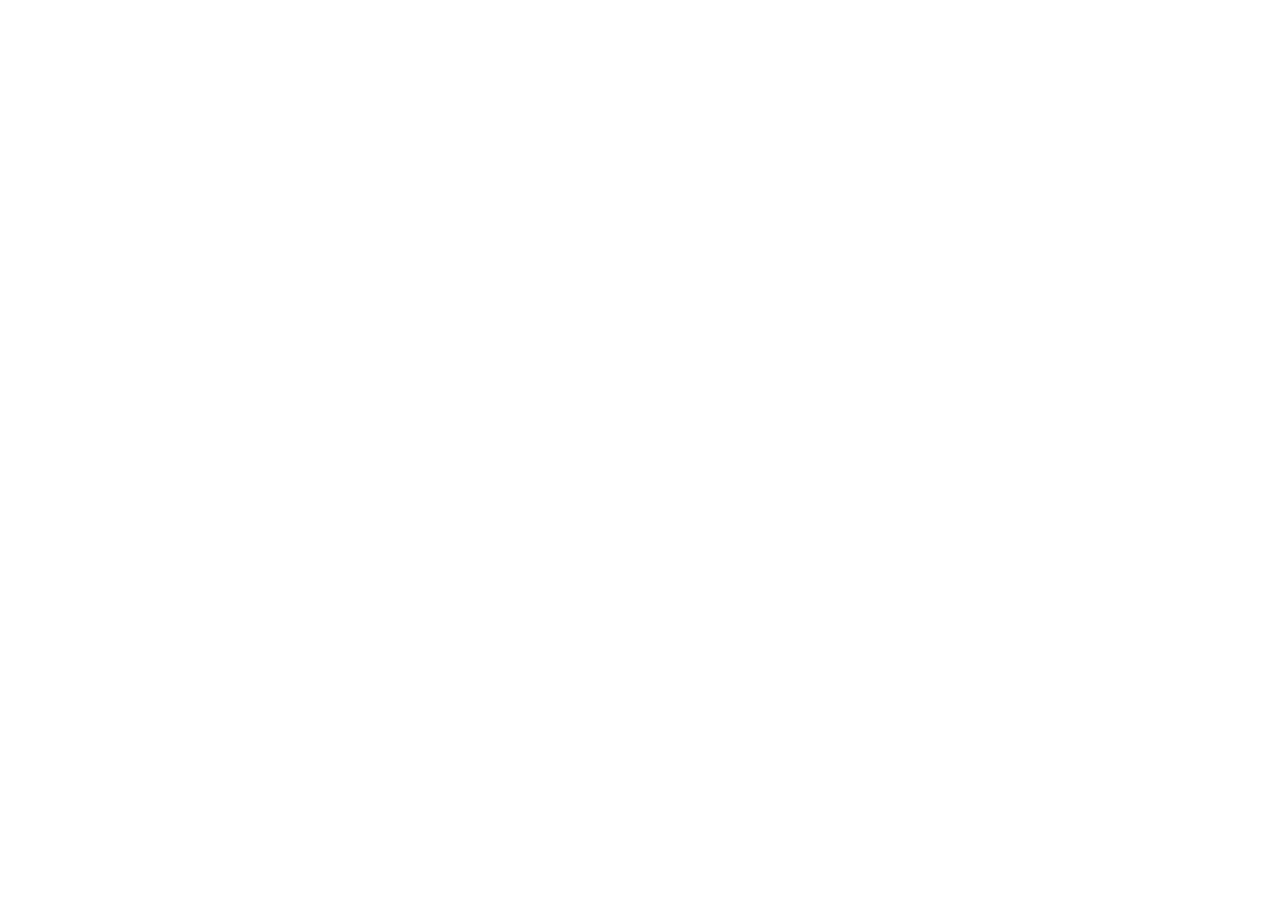
==== commit c379cb52: "Serve exact-path github.io redirects to armasn.dev. Replace the noindex stub with crawlable meta-ref" ====
--- a/blog/index.html
+++ b/blog/index.html
@@ -1,155 +1,13 @@
-<!doctype html>
-<html lang="en" class="page-blog">
-  <head>
-    <meta charset="utf-8" />
-    <meta name="viewport" content="width=device-width, initial-scale=1" />
-    <script async src="https://www.googletagmanager.com/gtag/js?id=G-ZQGB78C9LT"></script>
-    <script>
-      window.dataLayer = window.dataLayer || [];
-      function gtag(){dataLayer.push(arguments);}
-      gtag("js", new Date());
-      gtag("config", "G-ZQGB78C9LT");
-    </script>
-    <script src="/analytics.js"></script>
-    <meta
-      name="description"
-      content="ServersUp blog: game server status tips, Discord alert hygiene, and notes for gaming communities."
-    />
-    <link rel="canonical" href="https://serversup.armasn.dev/blog/" />
-    <title>Game Server Status Blog | ServersUp</title>
-    <meta property="og:type" content="website" />
-    <meta property="og:title" content="Game Server Status Blog | ServersUp" />
-    <meta
-      property="og:description"
-      content="ServersUp blog: game server status tips, Discord alert hygiene, and notes for gaming communities."
-    />
-    <meta property="og:url" content="https://serversup.armasn.dev/blog/" />
-    <meta property="og:image" content="https://serversup.armasn.dev/assets/serversup-logo.png" />
-    <meta name="twitter:card" content="summary" />
-    <meta name="twitter:title" content="Game Server Status Blog | ServersUp" />
-    <meta
-      name="twitter:description"
-      content="ServersUp blog: game server status tips, Discord alert hygiene, and notes for gaming communities."
-    />
-    <meta name="twitter:image" content="https://serversup.armasn.dev/assets/serversup-logo.png" />
-    <link rel="icon" href="/assets/serversup-logo.png" type="image/png" />
-    <link rel="stylesheet" href="/styles.css" />
-    <script type="application/ld+json">
-    {
-      "@context": "https://schema.org",
-      "@graph": [
-        {
-          "@type": "Organization",
-          "@id": "https://serversup.armasn.dev/#organization",
-          "name": "ServersUp",
-          "url": "https://serversup.armasn.dev/",
-          "logo": {
-            "@type": "ImageObject",
-            "url": "https://serversup.armasn.dev/assets/serversup-logo.png"
-          },
-          "sameAs": [
-            "https://github.com/ServersUp",
-            "https://github.com/ServersUp/servers-up-website",
-            "https://ko-fi.com/R6R71Z1SRN"
-          ]
-        },
-        {
-          "@type": "Blog",
-          "name": "ServersUp Blog",
-          "url": "https://serversup.armasn.dev/blog/",
-          "description": "Short notes on game server status and Discord alerts that stay useful.",
-          "publisher": { "@id": "https://serversup.armasn.dev/#organization" },
-          "blogPost": [
-            {
-              "@type": "BlogPosting",
-              "headline": "Game Server Status Alerts in Discord Without Spam",
-              "url": "https://serversup.armasn.dev/blog/game-server-status-alerts-discord-without-spam/",
-              "datePublished": "2026-07-19",
-              "image": "https://serversup.armasn.dev/assets/discord-alert-example.png",
-              "author": { "@id": "https://serversup.armasn.dev/#organization" }
-            }
-          ]
-        },
-        {
-          "@type": "BreadcrumbList",
-          "itemListElement": [
-            {
-              "@type": "ListItem",
-              "position": 1,
-              "name": "Status",
-              "item": "https://serversup.armasn.dev/"
-            },
-            {
-              "@type": "ListItem",
-              "position": 2,
-              "name": "Blog",
-              "item": "https://serversup.armasn.dev/blog/"
-            }
-          ]
-        }
-      ]
-    }
-    </script>
-  </head>
-  <body>
-    <a class="skip-link" href="#blog">Skip to posts</a>
-
-    <header class="site-header">
-      <nav class="nav" aria-label="Primary">
-        <a class="brand" href="/">
-          <img src="/assets/serversup-logo.png" alt="" width="24" height="24" decoding="async" />
-          <span>ServersUp</span>
-        </a>
-        <div class="nav-links">
-          <a class="nav-link" href="/">Status</a>
-          <a class="nav-link is-current" href="/blog/" aria-current="page">Blog</a>
-          <a class="btn-cta btn-cta--sm" href="/install/">Get Discord alerts</a>
-        </div>
-      </nav>
-    </header>
-
-    <main class="doc" id="blog">
-      <nav class="breadcrumbs" aria-label="Breadcrumb">
-        <ol>
-          <li><a href="/">Status</a></li>
-          <li aria-current="page">Blog</li>
-        </ol>
-      </nav>
-
-      <header class="blog-index-header">
-        <!--
-          SHIP GATE - every new post under blog/<slug>/index.html MUST also appear in
-          Blog.blogPost[] in the JSON-LD <script> above (headline, url, datePublished, image, author).
-          Updating the HTML list alone is NOT enough. Fail the publish if blogPost[] is stale.
-          Verify: python3 .cursor/skills/seo-aeo/scripts/check_blog_blogpost_sync.py
-        -->
-        <p class="eyebrow">ServersUp blog</p>
-        <h1>Game server status, without the noise</h1>
-        <p class="lead">
-          Short, practical notes on game server status and keeping Discord alerts useful.
-        </p>
-      </header>
-
-      <ul class="blog-list">
-        <li>
-          <a class="blog-list__link" href="/blog/game-server-status-alerts-discord-without-spam/">
-            <span class="blog-list__meta">
-              <span class="blog-tag">Alerting</span>
-              <time datetime="2026-07-19">July 19, 2026</time>
-            </span>
-            <span class="blog-list__title">Game Server Status Alerts in Discord Without Spam</span>
-            <span class="blog-list__excerpt">
-              Why communities mute noisy status bots, and how pick-and-choose alerts keep channels useful.
-            </span>
-            <span class="blog-list__more">Read post →</span>
-          </a>
-        </li>
-      </ul>
-    </main>
-
-    <footer class="site-footer">
-      <p>© <span id="year"></span> ServersUp · <a href="/install/">Get Discord alerts</a></p>
-    </footer>
-    <script>document.getElementById("year").textContent = new Date().getFullYear();</script>
-  </body>
+<!DOCTYPE html>
+<html lang="en">
+<head>
+  <meta charset="UTF-8" />
+  <meta name="viewport" content="width=device-width, initial-scale=1" />
+  <meta http-equiv="refresh" content="0; url=https://serversup.armasn.dev/blog/" />
+  <link rel="canonical" href="https://serversup.armasn.dev/blog/" />
+  <title>Moved Permanently</title>
+</head>
+<body>
+  <p>This page has moved to <a href="https://serversup.armasn.dev/blog/">https://serversup.armasn.dev/blog/</a>.</p>
+</body>
 </html>
